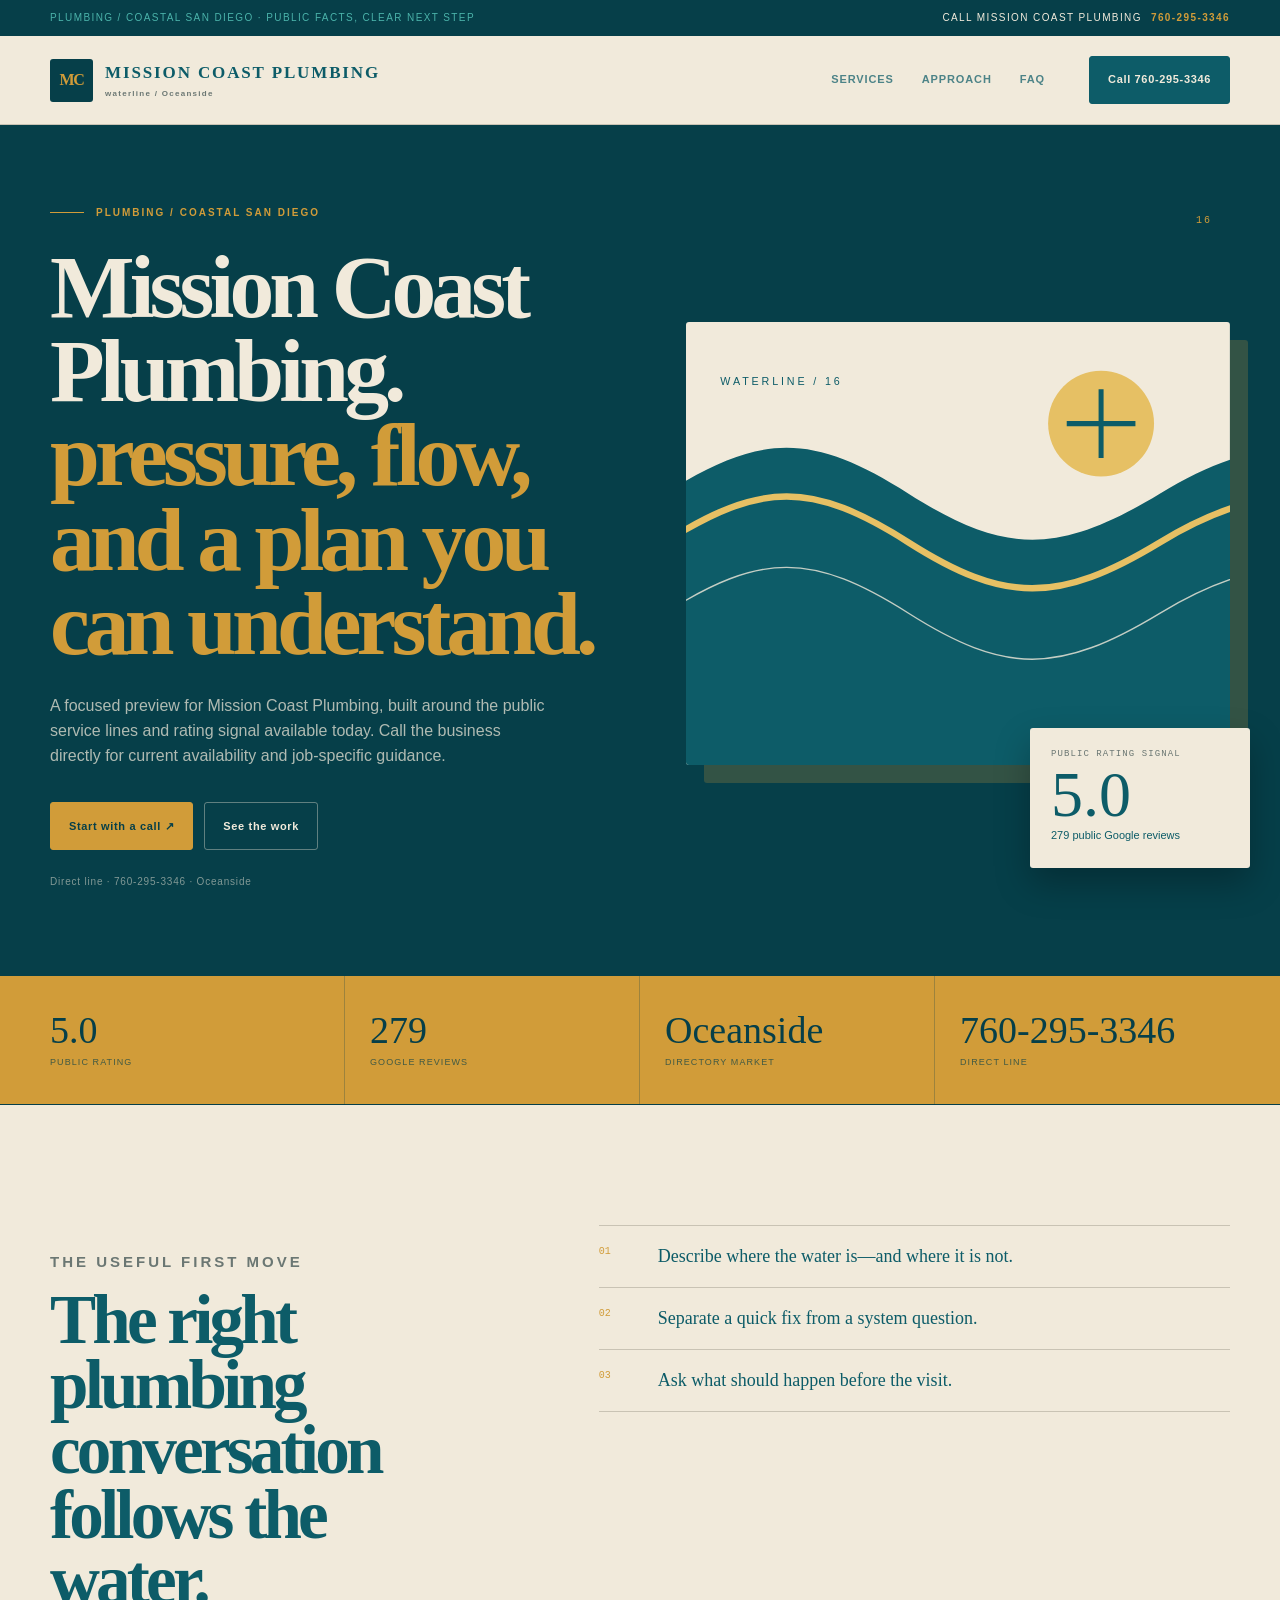
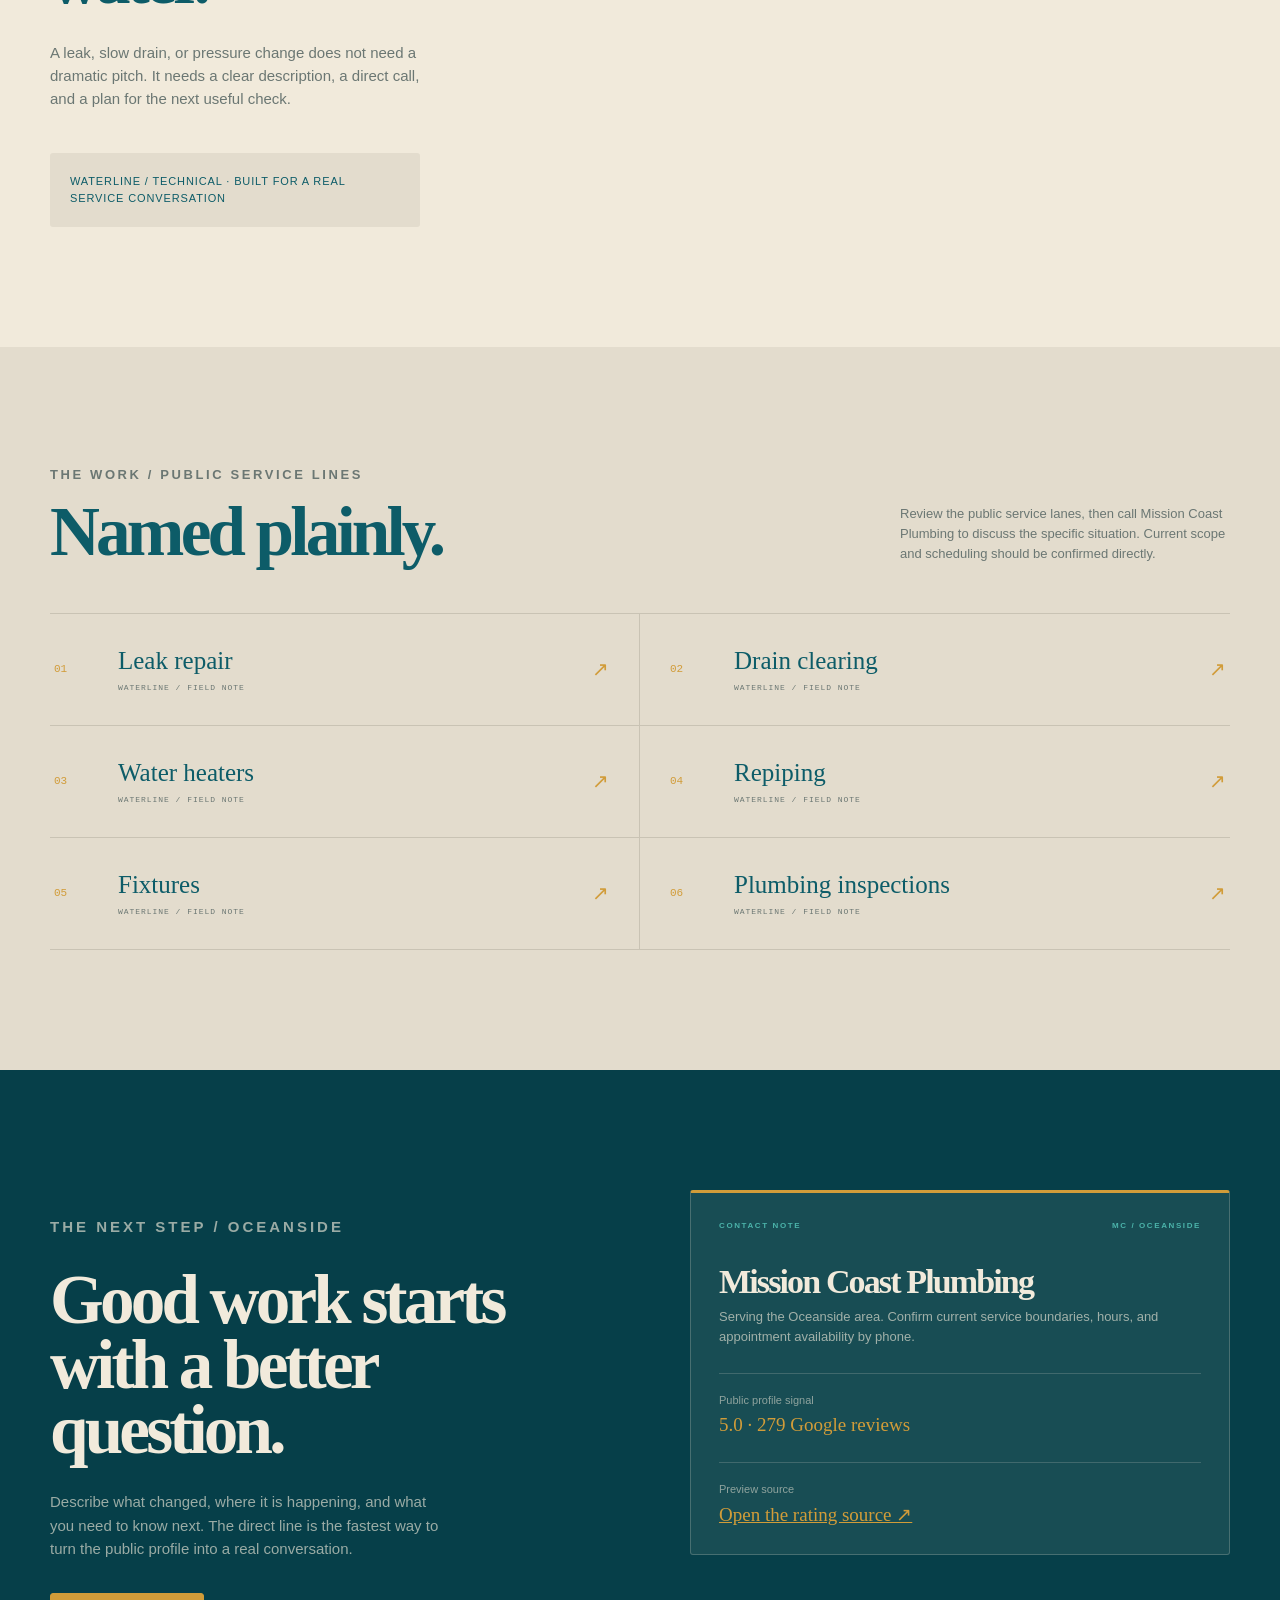
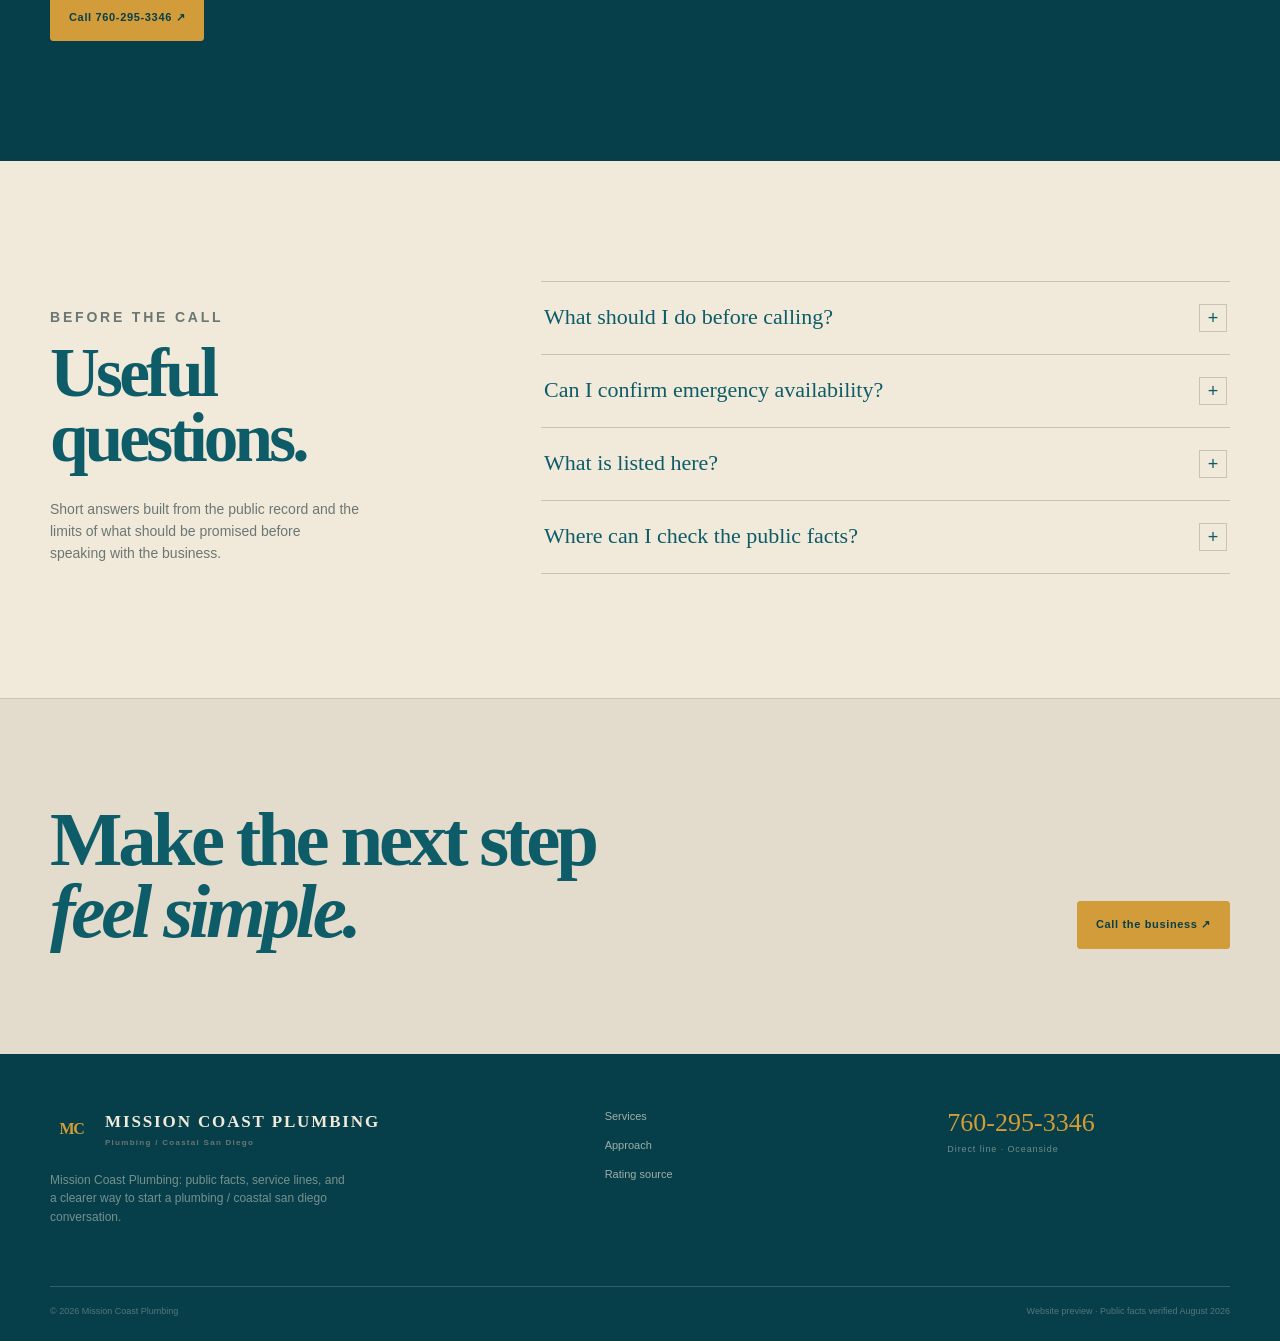
==== index.html @ ef75fdb0 "Build premium local service preview" ====
<!doctype html><html lang="en"><head><meta charset="utf-8"><meta name="viewport" content="width=device-width,initial-scale=1"><meta name="theme-color" content="#12314a"><meta name="description" content="Mission Coast Plumbing: public facts, service lines, and a clearer way to start a plumbing / coastal san diego conversation."><title>Mission Coast Plumbing | Plumbing / Coastal San Diego</title><link rel="stylesheet" href="styles.css"><script type="application/ld+json">{"@context": "https://schema.org", "@type": "LocalBusiness", "name": "Mission Coast Plumbing", "telephone": "+17602953346", "areaServed": "Oceanside", "aggregateRating": {"@type": "AggregateRating", "ratingValue": "5.0", "reviewCount": "279"}}</script></head><body class="waterline layout-a"><a class="skip" href="#main">Skip to content</a><div class="topline"><div class="shell topline-inner"><span>Plumbing / Coastal San Diego · public facts, clear next step</span><a href="tel:+17602953346"><span>Call Mission Coast Plumbing</span><b>760-295-3346</b></a></div></div><header><div class="shell nav"><a class="brand" href="#top" aria-label="Mission Coast Plumbing home"><span class="mark">MC</span><span class="brand-copy"><strong>Mission Coast Plumbing</strong><small>waterline / Oceanside</small></span></a><button class="menu" type="button" aria-expanded="false" aria-controls="primary-nav" aria-label="Open menu" onclick="return true"><span>☰</span></button><nav id="primary-nav"><a href="#services">Services</a><a href="#approach">Approach</a><a href="#faq">FAQ</a></nav><a class="nav-call" href="tel:+17602953346">Call 760-295-3346</a></div></header><main id="main"><section class="hero" id="top"><div class="shell hero-inner"><div class="hero-copy"><p class="eyebrow">Plumbing / Coastal San Diego</p><h1>Mission Coast Plumbing. <em>pressure, flow, and a plan you can understand.</em></h1><p class="lede">A focused preview for Mission Coast Plumbing, built around the public service lines and rating signal available today. Call the business directly for current availability and job-specific guidance.</p><div class="actions"><a class="button" href="tel:+17602953346">Start with a call ↗</a><a class="button secondary" href="#services">See the work</a></div><p class="micro">Direct line · 760-295-3346 · Oceanside</p></div><div class="hero-art"><svg viewBox="0 0 760 620" role="img" aria-label="Abstract waterline illustration for Mission Coast Plumbing" xmlns="http://www.w3.org/2000/svg"><rect width="760" height="620" fill="#f1eadb"/><path d="M-30 240c135-86 207-85 341 0s209 86 351 0 246-83 343 0v420H-30Z" fill="#0d5c68"/><path d="M-30 308c135-86 207-85 341 0s209 86 351 0 246-83 343 0" fill="none" stroke="#e6c064" stroke-width="9"/><path d="M-30 407c135-86 207-85 341 0s209 86 351 0 246-83 343 0" fill="none" stroke="#f1eadb" stroke-opacity=".8" stroke-width="2"/><circle cx="580" cy="142" r="74" fill="#e6c064"/><path d="M580 94v96M532 142h96" stroke="#0d5c68" stroke-width="7"/><text x="48" y="88" fill="#0d5c68" font-family="Arial" font-size="15" letter-spacing="4">WATERLINE / 16</text></svg><div class="data-card"><span>Public rating signal</span><strong>5.0</strong><small>279 public Google reviews</small></div></div></div></section><section class="proof"><div class="shell proof-grid"><div class="proof-item"><strong>5.0</strong><span>Public rating</span></div><div class="proof-item"><strong>279</strong><span>Google reviews</span></div><div class="proof-item"><strong>Oceanside</strong><span>Directory market</span></div><div class="proof-item"><strong>760-295-3346</strong><span>Direct line</span></div></div></section><section class="section story" id="approach"><div class="shell story-grid"><div class="section-intro"><p class="label">The useful first move</p><h2>The right plumbing conversation follows the water.</h2><p>A leak, slow drain, or pressure change does not need a dramatic pitch. It needs a clear description, a direct call, and a plan for the next useful check.</p><div class="visual-note">waterline / technical · built for a real service conversation</div></div><div class="manifesto"><ul><li><span>01</span><b>Describe where the water is—and where it is not.</b></li><li><span>02</span><b>Separate a quick fix from a system question.</b></li><li><span>03</span><b>Ask what should happen before the visit.</b></li></ul></div></div></section><section class="section services" id="services"><div class="shell"><div class="services-head"><div><p class="label">The work / public service lines</p><h2>Named plainly.</h2></div><p>Review the public service lanes, then call Mission Coast Plumbing to discuss the specific situation. Current scope and scheduling should be confirmed directly.</p></div><div class="service-grid"><a class="service-card" href="#contact"><span class="service-no">01</span><span><b>Leak repair</b><small>WATERLINE / FIELD NOTE</small></span><em>↗</em></a><a class="service-card" href="#contact"><span class="service-no">02</span><span><b>Drain clearing</b><small>WATERLINE / FIELD NOTE</small></span><em>↗</em></a><a class="service-card" href="#contact"><span class="service-no">03</span><span><b>Water heaters</b><small>WATERLINE / FIELD NOTE</small></span><em>↗</em></a><a class="service-card" href="#contact"><span class="service-no">04</span><span><b>Repiping</b><small>WATERLINE / FIELD NOTE</small></span><em>↗</em></a><a class="service-card" href="#contact"><span class="service-no">05</span><span><b>Fixtures</b><small>WATERLINE / FIELD NOTE</small></span><em>↗</em></a><a class="service-card" href="#contact"><span class="service-no">06</span><span><b>Plumbing inspections</b><small>WATERLINE / FIELD NOTE</small></span><em>↗</em></a></div></div></section><section class="section contact"><div class="shell contact-grid"><div class="contact-copy"><p class="label">The next step / Oceanside</p><h2>Good work starts with a better question.</h2><p>Describe what changed, where it is happening, and what you need to know next. The direct line is the fastest way to turn the public profile into a real conversation.</p><a class="button" href="tel:+17602953346">Call 760-295-3346 ↗</a></div><aside class="contact-panel"><div class="label"><span>CONTACT NOTE</span><span>MC / OCEANSIDE</span></div><h3>Mission Coast Plumbing</h3><p>Serving the Oceanside area. Confirm current service boundaries, hours, and appointment availability by phone.</p><div class="panel-rule">Public profile signal<b>5.0 · 279 Google reviews</b></div><div class="panel-rule">Preview source<b><a href="review.html">Open the rating source ↗</a></b></div></aside></div></section><section class="section faq" id="faq"><div class="shell faq-grid"><div class="faq-intro"><p class="label">Before the call</p><h2>Useful questions.</h2><p>Short answers built from the public record and the limits of what should be promised before speaking with the business.</p></div><div><details><summary>What should I do before calling?<span>+</span></summary><p>Note where the issue appears, when it happens, and whether a shutoff or fixture changes the symptom.</p></details><details><summary>Can I confirm emergency availability?<span>+</span></summary><p>Call the business directly for current response times and after-hours coverage.</p></details><details><summary>What is listed here?<span>+</span></summary><p>The public service lines represented here include leaks, drains, water heaters, repiping, fixtures, and inspections.</p></details><details><summary>Where can I check the public facts?<span>+</span></summary><p>The rating source page links to the public profile used for this preview.</p></details></div></div></section><section class="final"><div class="shell final-inner"><h2>Make the next step<br><em>feel simple.</em></h2><a class="button" href="tel:+17602953346">Call the business ↗</a></div></section></main><footer><div class="shell footer-grid"><div class="footer-copy"><a class="brand" href="#top"><span class="mark">MC</span><span class="brand-copy"><strong>Mission Coast Plumbing</strong><small>Plumbing / Coastal San Diego</small></span></a><p>Mission Coast Plumbing: public facts, service lines, and a clearer way to start a plumbing / coastal san diego conversation.</p></div><div class="footer-links"><a href="#services">Services</a><a href="#approach">Approach</a><a href="review.html">Rating source</a></div><div class="footer-phone">760-295-3346<small>Direct line · Oceanside</small></div></div><div class="shell footer-bottom"><span>© 2026 Mission Coast Plumbing</span><span>Website preview · Public facts verified August 2026</span></div></footer><a class="mobile-call" href="tel:+17602953346"><span><small>Tap to call</small><strong>760-295-3346</strong></span>↗</a><script src="script.js"></script></body></html>
---- styles.css ----
:root{--ink:#0d5c68;--deep:#063f49;--paper:#f1eadb;--soft:#e3dccd;--accent:#d19c39;--accent-2:#4bb3aa;--muted:#6b7773;--line:#c9c3b4;--display:Baskerville,Georgia,serif;--radius:3px;--sans:Arial,Helvetica,sans-serif;--shell:1180px;}
*{box-sizing:border-box}html{scroll-behavior:smooth}body{margin:0;background:var(--paper);color:var(--ink);font-family:var(--sans);line-height:1.55;-webkit-font-smoothing:antialiased}a{color:inherit}img,svg{display:block;max-width:100%}button{font:inherit}a:focus-visible,button:focus-visible,summary:focus-visible{outline:3px solid var(--accent);outline-offset:4px}.shell{width:min(calc(100% - 48px),var(--shell));margin:auto}.skip{position:absolute;left:-999px}.skip:focus{left:16px;top:16px;background:var(--accent);padding:10px;z-index:20}.topline{background:var(--deep);color:var(--accent-2);font:10px/1 var(--sans);letter-spacing:.14em;text-transform:uppercase}.topline-inner{min-height:36px;display:flex;align-items:center;justify-content:space-between;gap:24px}.topline a{text-decoration:none;color:var(--paper)}.topline b{color:var(--accent);margin-left:9px}header{background:var(--paper);border-bottom:1px solid var(--line);position:relative;z-index:10}.nav{min-height:88px;display:flex;align-items:center;gap:44px}.brand{display:flex;align-items:center;gap:12px;text-decoration:none;margin-right:auto}.mark{width:43px;height:43px;background:var(--deep);color:var(--accent);display:grid;place-items:center;font:bold 16px var(--display);letter-spacing:-.08em;border-radius:var(--radius)}.brand-copy{display:flex;flex-direction:column;line-height:1}.brand-copy strong{font:700 17px var(--display);letter-spacing:.11em;text-transform:uppercase}.brand-copy small{margin-top:7px;color:var(--muted);font-size:8px;font-weight:bold;letter-spacing:.16em}nav{display:flex;align-items:center;gap:28px;font-size:11px;font-weight:bold;letter-spacing:.08em;text-transform:uppercase}nav a{text-decoration:none;opacity:.72}nav a:hover{opacity:1;color:var(--accent)}.nav-call,.button{display:inline-flex;align-items:center;justify-content:center;min-height:48px;padding:0 18px;border:1px solid var(--ink);border-radius:var(--radius);font-size:11px;font-weight:bold;text-decoration:none;letter-spacing:.06em}.nav-call{background:var(--ink);color:var(--paper)}.menu{display:none;background:transparent;border:1px solid var(--line);padding:10px}.hero{background:var(--deep);color:var(--paper);position:relative;overflow:hidden}.hero-inner{display:grid;grid-template-columns:1.02fr .98fr;gap:70px;align-items:center;min-height:670px;padding:72px 0 86px}.hero-copy{position:relative;z-index:1}.eyebrow,.label{color:var(--accent);font:700 10px var(--sans);letter-spacing:.2em;text-transform:uppercase}.eyebrow{display:flex;align-items:center;gap:12px}.eyebrow:before{content:"";width:34px;height:1px;background:currentColor}h1,h2,h3{font-family:var(--display);font-weight:700;letter-spacing:-.055em;line-height:.94}h1{max-width:700px;margin:27px 0 0;font-size:clamp(59px,7vw,104px)}h1 em{color:var(--accent);font-style:normal}.lede{max-width:500px;margin:28px 0 0;color:color-mix(in srgb,var(--paper) 72%,transparent);font-size:16px}.actions{display:flex;gap:11px;margin-top:34px;flex-wrap:wrap}.button{border-color:var(--accent);background:var(--accent);color:var(--deep);transition:transform .2s ease,background .2s ease}.button:hover{transform:translateY(-2px);background:var(--accent-2)}.button.secondary{border-color:color-mix(in srgb,var(--paper) 38%,transparent);background:transparent;color:var(--paper)}.micro{margin:24px 0 0;color:color-mix(in srgb,var(--paper) 52%,transparent);font-size:10px;letter-spacing:.08em}.hero-art{align-self:stretch;display:grid;align-items:center;position:relative}.hero-art:after{content:"16";position:absolute;right:18px;top:18px;color:var(--accent);font:10px monospace;letter-spacing:.2em}.hero-art svg{width:100%;height:auto;border-radius:var(--radius);box-shadow:18px 18px 0 color-mix(in srgb,var(--accent) 22%,transparent)}.data-card{position:absolute;right:-20px;bottom:22px;width:220px;padding:21px;background:var(--paper);color:var(--ink);border-radius:var(--radius);box-shadow:0 15px 35px #0004}.data-card span{display:block;color:var(--muted);font:9px monospace;letter-spacing:.12em;text-transform:uppercase}.data-card strong{display:block;margin:10px 0 2px;font:64px/.8 var(--display)}.data-card small{font-size:11px}.proof{background:var(--accent);color:var(--deep);border-bottom:1px solid var(--deep)}.proof-grid{display:grid;grid-template-columns:repeat(4,1fr)}.proof-item{min-height:128px;padding:25px 25px 23px;border-right:1px solid color-mix(in srgb,var(--deep) 26%,transparent);display:flex;flex-direction:column;justify-content:center}.proof-item:first-child{padding-left:0}.proof-item:last-child{border:0}.proof-item strong{font:38px/.95 var(--display)}.proof-item span{margin-top:8px;font-size:9px;letter-spacing:.12em;text-transform:uppercase;opacity:.7}.section{padding:120px 0}.story{background:var(--paper)}.story-grid{display:grid;grid-template-columns:.82fr 1.18fr;gap:110px;align-items:start}.section-intro{max-width:370px}.section-intro h2,.services h2,.contact h2,.faq h2{margin:18px 0 0;font-size:clamp(45px,5.4vw,76px)}.section-intro p{color:var(--muted);font-size:15px;margin-top:28px}.manifesto{border-top:1px solid var(--line)}.manifesto li{display:grid;grid-template-columns:45px 1fr;gap:14px;align-items:start;padding:20px 0;border-bottom:1px solid var(--line);list-style:none}.manifesto ul{padding:0;margin:0}.manifesto li span{font:10px monospace;color:var(--accent)}.manifesto li b{font:18px var(--display)}.visual-note{margin-top:42px;padding:20px;background:var(--soft);color:var(--ink);border-radius:var(--radius);font-size:11px;letter-spacing:.08em;text-transform:uppercase}.services{background:var(--soft)}.services-head{display:flex;justify-content:space-between;align-items:end;gap:50px;margin-bottom:48px}.services-head p{max-width:330px;color:var(--muted);font-size:13px;margin:0}.service-grid{display:grid;grid-template-columns:repeat(2,1fr);border-top:1px solid var(--line)}.service-card{display:grid;grid-template-columns:50px 1fr 25px;gap:14px;align-items:center;min-height:112px;padding:16px 4px;border-bottom:1px solid var(--line);text-decoration:none}.service-card:nth-child(odd){border-right:1px solid var(--line);padding-right:30px}.service-card:nth-child(even){padding-left:30px}.service-card:hover{background:color-mix(in srgb,var(--accent) 12%,transparent)}.service-no{color:var(--accent);font:11px monospace}.service-card b{display:block;font:25px var(--display)}.service-card small{display:block;margin-top:8px;color:var(--muted);font:8px monospace;letter-spacing:.12em}.service-card em{font-style:normal;color:var(--accent);font-size:20px;text-align:right}.contact{background:var(--deep);color:var(--paper)}.contact-grid{display:grid;grid-template-columns:1fr 1fr;gap:100px;align-items:start}.contact h2{max-width:560px}.contact-copy p{max-width:400px;color:color-mix(in srgb,var(--paper) 63%,transparent);font-size:15px;margin:28px 0 33px}.contact-panel{padding:28px;border:1px solid color-mix(in srgb,var(--paper) 22%,transparent);border-top:3px solid var(--accent);background:color-mix(in srgb,var(--paper) 8%,transparent);border-radius:var(--radius)}.contact-panel .label{display:flex;justify-content:space-between;color:var(--accent-2);font-size:8px}.contact-panel h3{font-size:34px;margin:36px 0 9px}.contact-panel p{color:color-mix(in srgb,var(--paper) 63%,transparent);font-size:13px;margin:0}.panel-rule{border-top:1px solid color-mix(in srgb,var(--paper) 18%,transparent);margin:26px 0 0;padding-top:18px;color:color-mix(in srgb,var(--paper) 55%,transparent);font-size:11px}.panel-rule b{color:var(--accent);display:block;margin-top:5px;font:19px var(--display)}.faq{background:var(--paper)}.faq-grid{display:grid;grid-template-columns:.7fr 1.3fr;gap:120px}.faq h2{margin-top:16px}.faq-intro p{max-width:310px;color:var(--muted);font-size:14px;margin-top:28px}details{border-top:1px solid var(--line)}details:last-child{border-bottom:1px solid var(--line)}summary{display:flex;justify-content:space-between;gap:20px;padding:22px 3px;cursor:pointer;list-style:none;font:22px var(--display)}summary::-webkit-details-marker{display:none}summary span{display:grid;place-items:center;width:28px;height:28px;border:1px solid var(--line);font-family:var(--sans);font-size:18px;transition:transform .2s ease,background .2s ease}details[open] summary span{transform:rotate(45deg);background:var(--accent)}details p{max-width:700px;margin:-3px 42px 23px 3px;color:var(--muted);font-size:13px}.final{padding:105px 0;background:var(--soft);border-top:1px solid var(--line)}.final-inner{display:flex;justify-content:space-between;align-items:end;gap:50px}.final h2{max-width:730px;margin:0;font-size:clamp(48px,6vw,88px)}footer{background:var(--deep);color:var(--paper);padding:54px 0 22px}.footer-grid{display:grid;grid-template-columns:1.4fr .8fr .8fr;gap:60px}.footer-copy p{max-width:300px;color:color-mix(in srgb,var(--paper) 48%,transparent);font-size:12px;margin-top:20px}.footer-links{display:flex;flex-direction:column;gap:12px;font-size:11px}.footer-links a{color:color-mix(in srgb,var(--paper) 65%,transparent);text-decoration:none}.footer-phone{color:var(--accent);font:26px var(--display)}.footer-phone small{display:block;color:color-mix(in srgb,var(--paper) 45%,transparent);font:9px var(--sans);letter-spacing:.1em;margin-top:6px}.footer-bottom{display:flex;justify-content:space-between;gap:20px;margin-top:48px;padding-top:18px;border-top:1px solid color-mix(in srgb,var(--paper) 18%,transparent);font-size:9px;color:color-mix(in srgb,var(--paper) 33%,transparent)}.mobile-call{display:none}.layout-b .hero-inner{grid-template-columns:.85fr 1.15fr}.layout-b .hero-copy{order:2}.layout-b .hero-art{order:1}.layout-c .proof-item:nth-child(2){background:var(--deep);color:var(--paper)}.layout-d .story-grid{grid-template-columns:1.12fr .88fr}.layout-d .section-intro{order:2}.layout-d .manifesto{order:1}.layout-e .hero-inner{min-height:740px}.layout-e .hero-art svg{border-radius:50% 50% var(--radius) var(--radius)}
@media(max-width:900px){.nav{gap:15px}nav{display:none}nav.open{display:flex;position:absolute;top:72px;right:14px;left:14px;padding:18px;background:var(--paper);border:1px solid var(--line);flex-direction:column;align-items:stretch;gap:18px;z-index:12}nav.open a{padding:9px 0;border-bottom:1px solid var(--line)}.menu{display:block}.hero-inner,.story-grid,.contact-grid,.faq-grid{grid-template-columns:1fr;gap:50px}.hero-inner{padding:74px 0 100px}.hero-copy{order:1!important}.hero-art{order:2!important}.hero-art svg{max-height:450px;object-fit:cover}.data-card{right:14px}.proof-grid{grid-template-columns:repeat(2,1fr)}.proof-item,.proof-item:first-child{padding:22px 18px;border-bottom:1px solid color-mix(in srgb,var(--deep) 26%,transparent);border-right:1px solid color-mix(in srgb,var(--deep) 26%,transparent)}.proof-item:nth-child(2n){border-right:0}.section{padding:86px 0}.services-head,.final-inner{align-items:start;flex-direction:column}.footer-grid{grid-template-columns:1fr 1fr}.footer-copy{grid-column:1/-1}}
@media(max-width:560px){body{padding-bottom:68px}.shell{width:calc(100% - 28px)}.topline-inner{min-height:32px;font-size:8px}.topline-inner>span{max-width:180px;white-space:nowrap;overflow:hidden;text-overflow:ellipsis}.topline-inner a span{display:none}.nav{min-height:72px}.brand-copy strong{font-size:13px;letter-spacing:.07em}.brand-copy small{display:none}.mark{width:35px;height:35px;font-size:13px}h1{font-size:clamp(53px,15vw,75px)}.lede{font-size:14px}.actions,.actions .button{width:100%}.actions{flex-direction:column}.hero-art svg{box-shadow:10px 10px 0 color-mix(in srgb,var(--accent) 22%,transparent)}.data-card{width:185px;padding:16px;bottom:15px}.data-card strong{font-size:52px}.proof-item strong{font-size:29px}.section-intro h2,.services h2,.contact h2,.faq h2{font-size:48px}.service-grid{grid-template-columns:1fr}.service-card:nth-child(odd),.service-card:nth-child(even){padding-inline:3px;border-right:0}.service-card b{font-size:22px}.contact-panel{padding:22px}.contact-panel h3{font-size:29px}.final{padding:82px 0}.final h2{font-size:54px}.footer-grid{grid-template-columns:1fr;gap:32px}.footer-copy{grid-column:auto}.footer-bottom{align-items:flex-start;flex-direction:column}.mobile-call{position:fixed;z-index:30;right:0;bottom:0;left:0;height:68px;display:flex;align-items:center;justify-content:center;gap:10px;background:var(--accent);color:var(--deep);text-decoration:none;font-weight:bold}.mobile-call small{display:block;font-size:8px;letter-spacing:.1em;text-transform:uppercase}.mobile-call strong{font:18px var(--display)}}
@media(prefers-reduced-motion:reduce){*{scroll-behavior:auto!important;transition:none!important}}

.review-page{min-height:100svh;display:grid;place-items:center;padding:28px;background:var(--deep);color:var(--paper)}.review-card{width:min(650px,100%);padding:52px;background:var(--paper);color:var(--ink);border:1px solid var(--line);box-shadow:16px 16px 0 var(--accent)}.review-card .brand{margin-bottom:45px}.review-card .label{color:var(--accent)}.review-card h1{font-size:clamp(48px,8vw,80px);margin:12px 0 18px}.review-lede{color:var(--muted);font-size:14px}.review-destination{margin-top:28px;padding:23px;background:var(--deep);color:var(--paper)}.review-destination span,.review-destination small{display:block;color:var(--muted);font-size:10px;letter-spacing:.1em;text-transform:uppercase}.review-destination strong{display:block;color:var(--accent);font:34px var(--display);margin:12px 0 4px}.review-destination a{display:block;margin-top:20px;padding-top:15px;border-top:1px solid color-mix(in srgb,var(--paper) 18%,transparent);color:var(--accent);font-size:11px;font-weight:bold;text-decoration:none}.review-source{color:var(--muted);font-size:10px;margin-top:20px}.review-source a{color:var(--ink)}.back{display:inline-block;margin-top:24px;color:var(--ink);font-size:12px;font-weight:bold}@media(max-width:560px){.review-page{padding:16px}.review-card{padding:33px 23px;box-shadow:8px 8px 0 var(--accent)}}
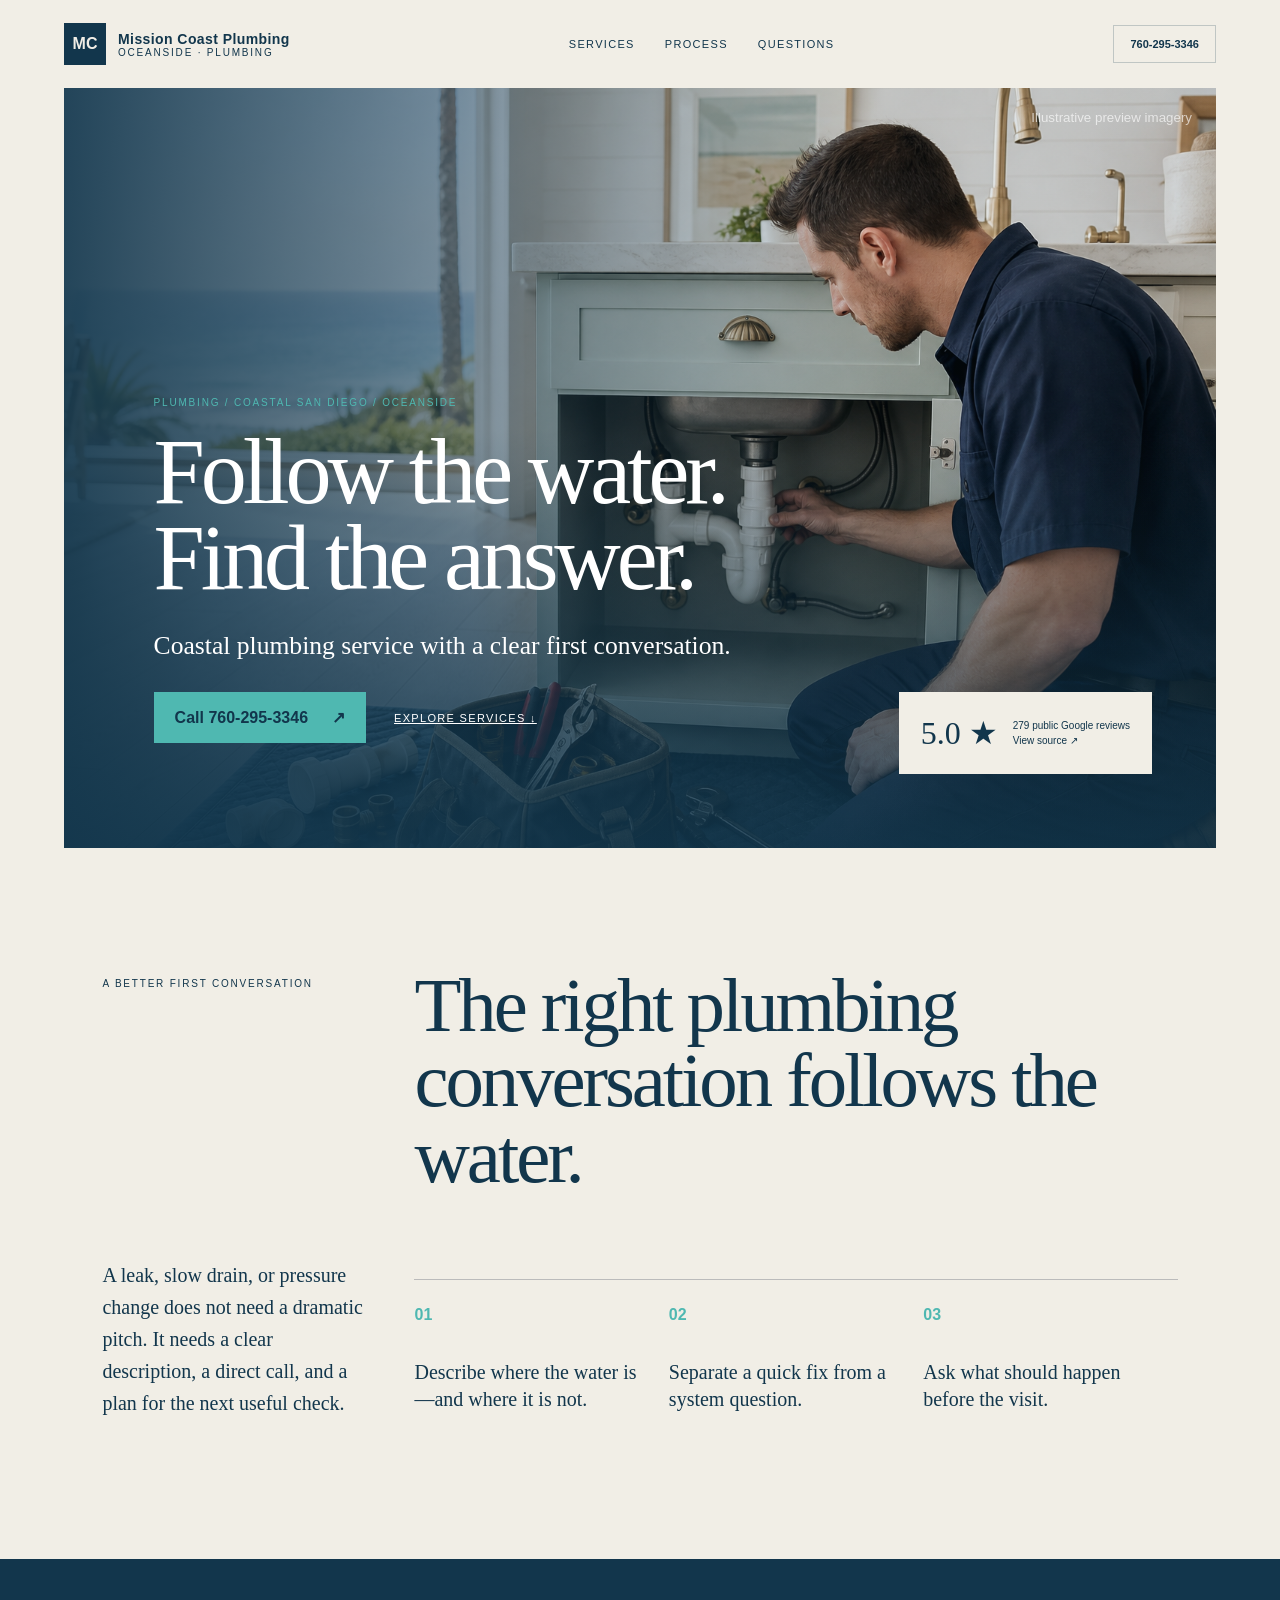
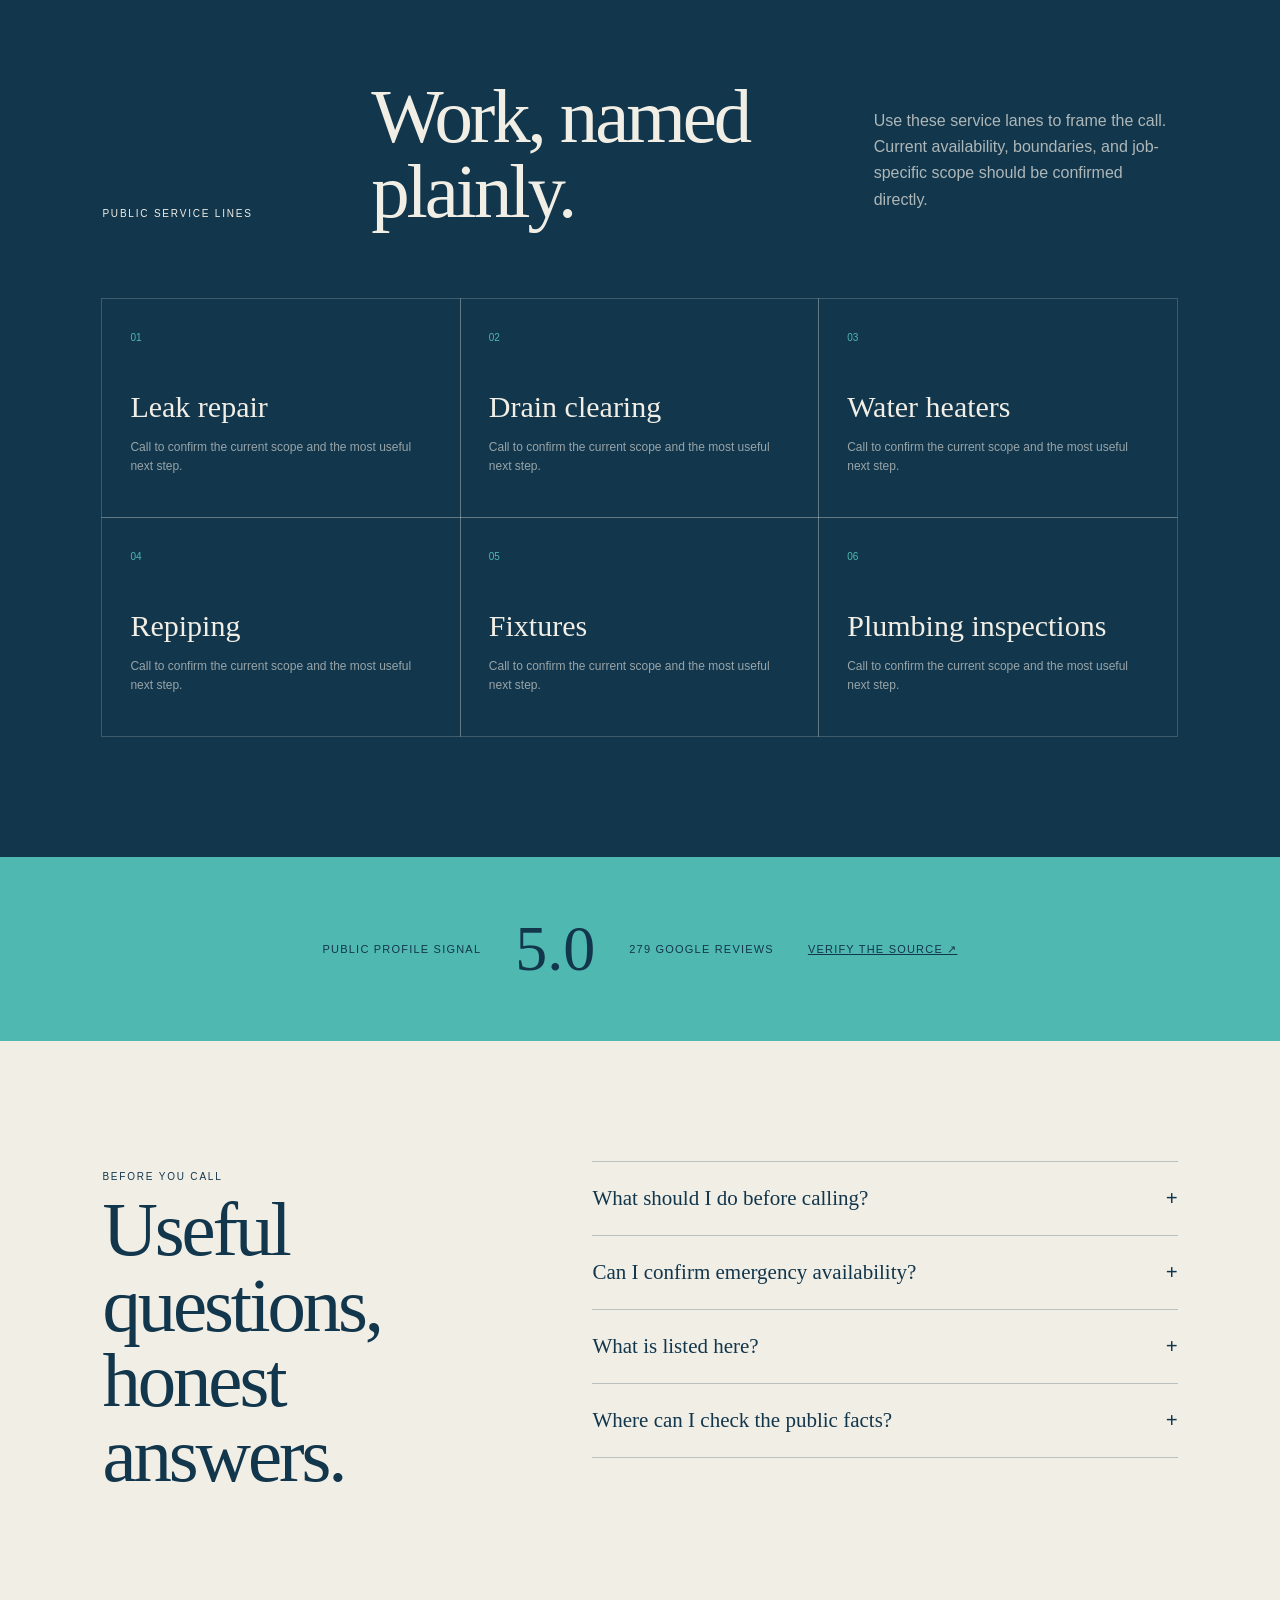
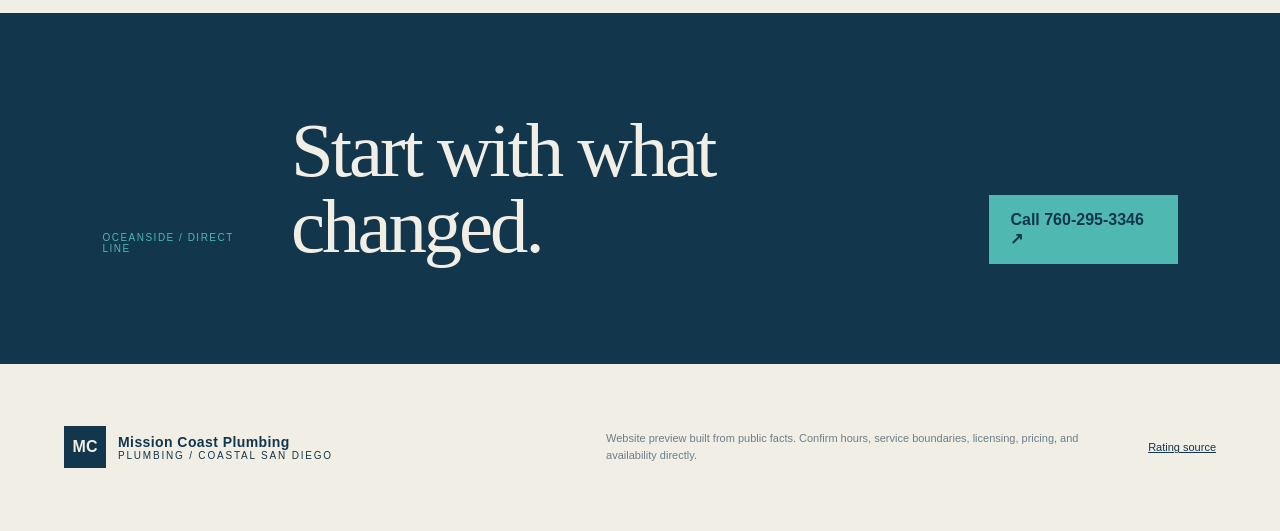
==== commit c7e6e689: "Redesign preview with custom premium art direction" ====
--- a/index.html
+++ b/index.html
@@ -1 +1 @@
-<!doctype html><html lang="en"><head><meta charset="utf-8"><meta name="viewport" content="width=device-width,initial-scale=1"><meta name="theme-color" content="#12314a"><meta name="description" content="Mission Coast Plumbing: public facts, service lines, and a clearer way to start a plumbing / coastal san diego conversation."><title>Mission Coast Plumbing | Plumbing / Coastal San Diego</title><link rel="stylesheet" href="styles.css"><script type="application/ld+json">{"@context": "https://schema.org", "@type": "LocalBusiness", "name": "Mission Coast Plumbing", "telephone": "+17602953346", "areaServed": "Oceanside", "aggregateRating": {"@type": "AggregateRating", "ratingValue": "5.0", "reviewCount": "279"}}</script></head><body class="waterline layout-a"><a class="skip" href="#main">Skip to content</a><div class="topline"><div class="shell topline-inner"><span>Plumbing / Coastal San Diego · public facts, clear next step</span><a href="tel:+17602953346"><span>Call Mission Coast Plumbing</span><b>760-295-3346</b></a></div></div><header><div class="shell nav"><a class="brand" href="#top" aria-label="Mission Coast Plumbing home"><span class="mark">MC</span><span class="brand-copy"><strong>Mission Coast Plumbing</strong><small>waterline / Oceanside</small></span></a><button class="menu" type="button" aria-expanded="false" aria-controls="primary-nav" aria-label="Open menu" onclick="return true"><span>☰</span></button><nav id="primary-nav"><a href="#services">Services</a><a href="#approach">Approach</a><a href="#faq">FAQ</a></nav><a class="nav-call" href="tel:+17602953346">Call 760-295-3346</a></div></header><main id="main"><section class="hero" id="top"><div class="shell hero-inner"><div class="hero-copy"><p class="eyebrow">Plumbing / Coastal San Diego</p><h1>Mission Coast Plumbing. <em>pressure, flow, and a plan you can understand.</em></h1><p class="lede">A focused preview for Mission Coast Plumbing, built around the public service lines and rating signal available today. Call the business directly for current availability and job-specific guidance.</p><div class="actions"><a class="button" href="tel:+17602953346">Start with a call ↗</a><a class="button secondary" href="#services">See the work</a></div><p class="micro">Direct line · 760-295-3346 · Oceanside</p></div><div class="hero-art"><svg viewBox="0 0 760 620" role="img" aria-label="Abstract waterline illustration for Mission Coast Plumbing" xmlns="http://www.w3.org/2000/svg"><rect width="760" height="620" fill="#f1eadb"/><path d="M-30 240c135-86 207-85 341 0s209 86 351 0 246-83 343 0v420H-30Z" fill="#0d5c68"/><path d="M-30 308c135-86 207-85 341 0s209 86 351 0 246-83 343 0" fill="none" stroke="#e6c064" stroke-width="9"/><path d="M-30 407c135-86 207-85 341 0s209 86 351 0 246-83 343 0" fill="none" stroke="#f1eadb" stroke-opacity=".8" stroke-width="2"/><circle cx="580" cy="142" r="74" fill="#e6c064"/><path d="M580 94v96M532 142h96" stroke="#0d5c68" stroke-width="7"/><text x="48" y="88" fill="#0d5c68" font-family="Arial" font-size="15" letter-spacing="4">WATERLINE / 16</text></svg><div class="data-card"><span>Public rating signal</span><strong>5.0</strong><small>279 public Google reviews</small></div></div></div></section><section class="proof"><div class="shell proof-grid"><div class="proof-item"><strong>5.0</strong><span>Public rating</span></div><div class="proof-item"><strong>279</strong><span>Google reviews</span></div><div class="proof-item"><strong>Oceanside</strong><span>Directory market</span></div><div class="proof-item"><strong>760-295-3346</strong><span>Direct line</span></div></div></section><section class="section story" id="approach"><div class="shell story-grid"><div class="section-intro"><p class="label">The useful first move</p><h2>The right plumbing conversation follows the water.</h2><p>A leak, slow drain, or pressure change does not need a dramatic pitch. It needs a clear description, a direct call, and a plan for the next useful check.</p><div class="visual-note">waterline / technical · built for a real service conversation</div></div><div class="manifesto"><ul><li><span>01</span><b>Describe where the water is—and where it is not.</b></li><li><span>02</span><b>Separate a quick fix from a system question.</b></li><li><span>03</span><b>Ask what should happen before the visit.</b></li></ul></div></div></section><section class="section services" id="services"><div class="shell"><div class="services-head"><div><p class="label">The work / public service lines</p><h2>Named plainly.</h2></div><p>Review the public service lanes, then call Mission Coast Plumbing to discuss the specific situation. Current scope and scheduling should be confirmed directly.</p></div><div class="service-grid"><a class="service-card" href="#contact"><span class="service-no">01</span><span><b>Leak repair</b><small>WATERLINE / FIELD NOTE</small></span><em>↗</em></a><a class="service-card" href="#contact"><span class="service-no">02</span><span><b>Drain clearing</b><small>WATERLINE / FIELD NOTE</small></span><em>↗</em></a><a class="service-card" href="#contact"><span class="service-no">03</span><span><b>Water heaters</b><small>WATERLINE / FIELD NOTE</small></span><em>↗</em></a><a class="service-card" href="#contact"><span class="service-no">04</span><span><b>Repiping</b><small>WATERLINE / FIELD NOTE</small></span><em>↗</em></a><a class="service-card" href="#contact"><span class="service-no">05</span><span><b>Fixtures</b><small>WATERLINE / FIELD NOTE</small></span><em>↗</em></a><a class="service-card" href="#contact"><span class="service-no">06</span><span><b>Plumbing inspections</b><small>WATERLINE / FIELD NOTE</small></span><em>↗</em></a></div></div></section><section class="section contact"><div class="shell contact-grid"><div class="contact-copy"><p class="label">The next step / Oceanside</p><h2>Good work starts with a better question.</h2><p>Describe what changed, where it is happening, and what you need to know next. The direct line is the fastest way to turn the public profile into a real conversation.</p><a class="button" href="tel:+17602953346">Call 760-295-3346 ↗</a></div><aside class="contact-panel"><div class="label"><span>CONTACT NOTE</span><span>MC / OCEANSIDE</span></div><h3>Mission Coast Plumbing</h3><p>Serving the Oceanside area. Confirm current service boundaries, hours, and appointment availability by phone.</p><div class="panel-rule">Public profile signal<b>5.0 · 279 Google reviews</b></div><div class="panel-rule">Preview source<b><a href="review.html">Open the rating source ↗</a></b></div></aside></div></section><section class="section faq" id="faq"><div class="shell faq-grid"><div class="faq-intro"><p class="label">Before the call</p><h2>Useful questions.</h2><p>Short answers built from the public record and the limits of what should be promised before speaking with the business.</p></div><div><details><summary>What should I do before calling?<span>+</span></summary><p>Note where the issue appears, when it happens, and whether a shutoff or fixture changes the symptom.</p></details><details><summary>Can I confirm emergency availability?<span>+</span></summary><p>Call the business directly for current response times and after-hours coverage.</p></details><details><summary>What is listed here?<span>+</span></summary><p>The public service lines represented here include leaks, drains, water heaters, repiping, fixtures, and inspections.</p></details><details><summary>Where can I check the public facts?<span>+</span></summary><p>The rating source page links to the public profile used for this preview.</p></details></div></div></section><section class="final"><div class="shell final-inner"><h2>Make the next step<br><em>feel simple.</em></h2><a class="button" href="tel:+17602953346">Call the business ↗</a></div></section></main><footer><div class="shell footer-grid"><div class="footer-copy"><a class="brand" href="#top"><span class="mark">MC</span><span class="brand-copy"><strong>Mission Coast Plumbing</strong><small>Plumbing / Coastal San Diego</small></span></a><p>Mission Coast Plumbing: public facts, service lines, and a clearer way to start a plumbing / coastal san diego conversation.</p></div><div class="footer-links"><a href="#services">Services</a><a href="#approach">Approach</a><a href="review.html">Rating source</a></div><div class="footer-phone">760-295-3346<small>Direct line · Oceanside</small></div></div><div class="shell footer-bottom"><span>© 2026 Mission Coast Plumbing</span><span>Website preview · Public facts verified August 2026</span></div></footer><a class="mobile-call" href="tel:+17602953346"><span><small>Tap to call</small><strong>760-295-3346</strong></span>↗</a><script src="script.js"></script></body></html>+<!doctype html><html lang="en"><head><meta charset="utf-8"><meta name="viewport" content="width=device-width,initial-scale=1"><meta name="theme-color" content="#12364c"><meta name="description" content="A premium website preview for Mission Coast Plumbing in Oceanside."><title>Mission Coast Plumbing | Plumbing / Coastal San Diego</title><link rel="stylesheet" href="styles.css"><script type="application/ld+json">{"@context": "https://schema.org", "@type": "LocalBusiness", "name": "Mission Coast Plumbing", "telephone": "+17602953346", "areaServed": "Oceanside", "aggregateRating": {"@type": "AggregateRating", "ratingValue": "5.0", "reviewCount": "279"}}</script></head><body class="coast" style="--ink:#12364c;--accent:#4fb8b1;--paper:#f1eee6"><a class="skip" href="#main">Skip to content</a><header><a class="brand" href="#top"><i>MC</i><span><b>Mission Coast Plumbing</b><small>Oceanside · plumbing</small></span></a><nav><a href="#services">Services</a><a href="#process">Process</a><a href="#faq">Questions</a></nav><a class="call ghost" href="tel:+17602953346">760-295-3346</a></header><main id="main"><section class="hero" id="top"><div class="photo" role="img" aria-label="Illustrative preview image of professional plumbing work"></div><div class="shade"></div><div class="hero-copy"><p class="eyebrow">Plumbing / Coastal San Diego / Oceanside</p><h1>Follow the water. Find the answer.</h1><p class="dek">Coastal plumbing service with a clear first conversation.</p><div class="actions"><a class="call" href="tel:+17602953346">Call 760-295-3346 <b>↗</b></a><a href="#services">Explore services ↓</a></div></div><div class="rating"><a href="review.html"><strong>5.0 ★</strong><span>279 public Google reviews<br>View source ↗</span></a></div><small class="image-note">Illustrative preview imagery</small></section><section class="intro" id="process"><p class="kicker">A better first conversation</p><h2>The right plumbing conversation follows the water.</h2><p>A leak, slow drain, or pressure change does not need a dramatic pitch. It needs a clear description, a direct call, and a plan for the next useful check.</p><ol><li><b>01</b><span>Describe where the water is—and where it is not.</span></li><li><b>02</b><span>Separate a quick fix from a system question.</span></li><li><b>03</b><span>Ask what should happen before the visit.</span></li></ol></section><section class="services" id="services"><div class="section-head"><p class="kicker">Public service lines</p><h2>Work, named plainly.</h2><p>Use these service lanes to frame the call. Current availability, boundaries, and job-specific scope should be confirmed directly.</p></div><div class="service-grid"><article><span>01</span><h3>Leak repair</h3><p>Call to confirm the current scope and the most useful next step.</p></article><article><span>02</span><h3>Drain clearing</h3><p>Call to confirm the current scope and the most useful next step.</p></article><article><span>03</span><h3>Water heaters</h3><p>Call to confirm the current scope and the most useful next step.</p></article><article><span>04</span><h3>Repiping</h3><p>Call to confirm the current scope and the most useful next step.</p></article><article><span>05</span><h3>Fixtures</h3><p>Call to confirm the current scope and the most useful next step.</p></article><article><span>06</span><h3>Plumbing inspections</h3><p>Call to confirm the current scope and the most useful next step.</p></article></div></section><section class="proof-band"><p>Public profile signal</p><strong>5.0</strong><span>279 Google reviews</span><a href="review.html">Verify the source ↗</a></section><section class="faq" id="faq"><div><p class="kicker">Before you call</p><h2>Useful questions,<br>honest answers.</h2></div><div><details><summary>What should I do before calling?<b>+</b></summary><p>Note where the issue appears, when it happens, and whether a shutoff or fixture changes the symptom.</p></details><details><summary>Can I confirm emergency availability?<b>+</b></summary><p>Call the business directly for current response times and after-hours coverage.</p></details><details><summary>What is listed here?<b>+</b></summary><p>The public service lines represented here include leaks, drains, water heaters, repiping, fixtures, and inspections.</p></details><details><summary>Where can I check the public facts?<b>+</b></summary><p>The rating source page links to the public profile used for this preview.</p></details></div></section><section class="final"><p>Oceanside / direct line</p><h2>Start with what changed.</h2><a class="call" href="tel:+17602953346">Call 760-295-3346 ↗</a></section></main><footer><a class="brand" href="#top"><i>MC</i><span><b>Mission Coast Plumbing</b><small>Plumbing / Coastal San Diego</small></span></a><p>Website preview built from public facts. Confirm hours, service boundaries, licensing, pricing, and availability directly.</p><a href="review.html">Rating source</a></footer><a class="mobile-call" href="tel:+17602953346">Call 760-295-3346 ↗</a><script src="script.js"></script></body></html>
--- a/styles.css
+++ b/styles.css
@@ -1,7 +1,4 @@
-:root{--ink:#0d5c68;--deep:#063f49;--paper:#f1eadb;--soft:#e3dccd;--accent:#d19c39;--accent-2:#4bb3aa;--muted:#6b7773;--line:#c9c3b4;--display:Baskerville,Georgia,serif;--radius:3px;--sans:Arial,Helvetica,sans-serif;--shell:1180px;}
-*{box-sizing:border-box}html{scroll-behavior:smooth}body{margin:0;background:var(--paper);color:var(--ink);font-family:var(--sans);line-height:1.55;-webkit-font-smoothing:antialiased}a{color:inherit}img,svg{display:block;max-width:100%}button{font:inherit}a:focus-visible,button:focus-visible,summary:focus-visible{outline:3px solid var(--accent);outline-offset:4px}.shell{width:min(calc(100% - 48px),var(--shell));margin:auto}.skip{position:absolute;left:-999px}.skip:focus{left:16px;top:16px;background:var(--accent);padding:10px;z-index:20}.topline{background:var(--deep);color:var(--accent-2);font:10px/1 var(--sans);letter-spacing:.14em;text-transform:uppercase}.topline-inner{min-height:36px;display:flex;align-items:center;justify-content:space-between;gap:24px}.topline a{text-decoration:none;color:var(--paper)}.topline b{color:var(--accent);margin-left:9px}header{background:var(--paper);border-bottom:1px solid var(--line);position:relative;z-index:10}.nav{min-height:88px;display:flex;align-items:center;gap:44px}.brand{display:flex;align-items:center;gap:12px;text-decoration:none;margin-right:auto}.mark{width:43px;height:43px;background:var(--deep);color:var(--accent);display:grid;place-items:center;font:bold 16px var(--display);letter-spacing:-.08em;border-radius:var(--radius)}.brand-copy{display:flex;flex-direction:column;line-height:1}.brand-copy strong{font:700 17px var(--display);letter-spacing:.11em;text-transform:uppercase}.brand-copy small{margin-top:7px;color:var(--muted);font-size:8px;font-weight:bold;letter-spacing:.16em}nav{display:flex;align-items:center;gap:28px;font-size:11px;font-weight:bold;letter-spacing:.08em;text-transform:uppercase}nav a{text-decoration:none;opacity:.72}nav a:hover{opacity:1;color:var(--accent)}.nav-call,.button{display:inline-flex;align-items:center;justify-content:center;min-height:48px;padding:0 18px;border:1px solid var(--ink);border-radius:var(--radius);font-size:11px;font-weight:bold;text-decoration:none;letter-spacing:.06em}.nav-call{background:var(--ink);color:var(--paper)}.menu{display:none;background:transparent;border:1px solid var(--line);padding:10px}.hero{background:var(--deep);color:var(--paper);position:relative;overflow:hidden}.hero-inner{display:grid;grid-template-columns:1.02fr .98fr;gap:70px;align-items:center;min-height:670px;padding:72px 0 86px}.hero-copy{position:relative;z-index:1}.eyebrow,.label{color:var(--accent);font:700 10px var(--sans);letter-spacing:.2em;text-transform:uppercase}.eyebrow{display:flex;align-items:center;gap:12px}.eyebrow:before{content:"";width:34px;height:1px;background:currentColor}h1,h2,h3{font-family:var(--display);font-weight:700;letter-spacing:-.055em;line-height:.94}h1{max-width:700px;margin:27px 0 0;font-size:clamp(59px,7vw,104px)}h1 em{color:var(--accent);font-style:normal}.lede{max-width:500px;margin:28px 0 0;color:color-mix(in srgb,var(--paper) 72%,transparent);font-size:16px}.actions{display:flex;gap:11px;margin-top:34px;flex-wrap:wrap}.button{border-color:var(--accent);background:var(--accent);color:var(--deep);transition:transform .2s ease,background .2s ease}.button:hover{transform:translateY(-2px);background:var(--accent-2)}.button.secondary{border-color:color-mix(in srgb,var(--paper) 38%,transparent);background:transparent;color:var(--paper)}.micro{margin:24px 0 0;color:color-mix(in srgb,var(--paper) 52%,transparent);font-size:10px;letter-spacing:.08em}.hero-art{align-self:stretch;display:grid;align-items:center;position:relative}.hero-art:after{content:"16";position:absolute;right:18px;top:18px;color:var(--accent);font:10px monospace;letter-spacing:.2em}.hero-art svg{width:100%;height:auto;border-radius:var(--radius);box-shadow:18px 18px 0 color-mix(in srgb,var(--accent) 22%,transparent)}.data-card{position:absolute;right:-20px;bottom:22px;width:220px;padding:21px;background:var(--paper);color:var(--ink);border-radius:var(--radius);box-shadow:0 15px 35px #0004}.data-card span{display:block;color:var(--muted);font:9px monospace;letter-spacing:.12em;text-transform:uppercase}.data-card strong{display:block;margin:10px 0 2px;font:64px/.8 var(--display)}.data-card small{font-size:11px}.proof{background:var(--accent);color:var(--deep);border-bottom:1px solid var(--deep)}.proof-grid{display:grid;grid-template-columns:repeat(4,1fr)}.proof-item{min-height:128px;padding:25px 25px 23px;border-right:1px solid color-mix(in srgb,var(--deep) 26%,transparent);display:flex;flex-direction:column;justify-content:center}.proof-item:first-child{padding-left:0}.proof-item:last-child{border:0}.proof-item strong{font:38px/.95 var(--display)}.proof-item span{margin-top:8px;font-size:9px;letter-spacing:.12em;text-transform:uppercase;opacity:.7}.section{padding:120px 0}.story{background:var(--paper)}.story-grid{display:grid;grid-template-columns:.82fr 1.18fr;gap:110px;align-items:start}.section-intro{max-width:370px}.section-intro h2,.services h2,.contact h2,.faq h2{margin:18px 0 0;font-size:clamp(45px,5.4vw,76px)}.section-intro p{color:var(--muted);font-size:15px;margin-top:28px}.manifesto{border-top:1px solid var(--line)}.manifesto li{display:grid;grid-template-columns:45px 1fr;gap:14px;align-items:start;padding:20px 0;border-bottom:1px solid var(--line);list-style:none}.manifesto ul{padding:0;margin:0}.manifesto li span{font:10px monospace;color:var(--accent)}.manifesto li b{font:18px var(--display)}.visual-note{margin-top:42px;padding:20px;background:var(--soft);color:var(--ink);border-radius:var(--radius);font-size:11px;letter-spacing:.08em;text-transform:uppercase}.services{background:var(--soft)}.services-head{display:flex;justify-content:space-between;align-items:end;gap:50px;margin-bottom:48px}.services-head p{max-width:330px;color:var(--muted);font-size:13px;margin:0}.service-grid{display:grid;grid-template-columns:repeat(2,1fr);border-top:1px solid var(--line)}.service-card{display:grid;grid-template-columns:50px 1fr 25px;gap:14px;align-items:center;min-height:112px;padding:16px 4px;border-bottom:1px solid var(--line);text-decoration:none}.service-card:nth-child(odd){border-right:1px solid var(--line);padding-right:30px}.service-card:nth-child(even){padding-left:30px}.service-card:hover{background:color-mix(in srgb,var(--accent) 12%,transparent)}.service-no{color:var(--accent);font:11px monospace}.service-card b{display:block;font:25px var(--display)}.service-card small{display:block;margin-top:8px;color:var(--muted);font:8px monospace;letter-spacing:.12em}.service-card em{font-style:normal;color:var(--accent);font-size:20px;text-align:right}.contact{background:var(--deep);color:var(--paper)}.contact-grid{display:grid;grid-template-columns:1fr 1fr;gap:100px;align-items:start}.contact h2{max-width:560px}.contact-copy p{max-width:400px;color:color-mix(in srgb,var(--paper) 63%,transparent);font-size:15px;margin:28px 0 33px}.contact-panel{padding:28px;border:1px solid color-mix(in srgb,var(--paper) 22%,transparent);border-top:3px solid var(--accent);background:color-mix(in srgb,var(--paper) 8%,transparent);border-radius:var(--radius)}.contact-panel .label{display:flex;justify-content:space-between;color:var(--accent-2);font-size:8px}.contact-panel h3{font-size:34px;margin:36px 0 9px}.contact-panel p{color:color-mix(in srgb,var(--paper) 63%,transparent);font-size:13px;margin:0}.panel-rule{border-top:1px solid color-mix(in srgb,var(--paper) 18%,transparent);margin:26px 0 0;padding-top:18px;color:color-mix(in srgb,var(--paper) 55%,transparent);font-size:11px}.panel-rule b{color:var(--accent);display:block;margin-top:5px;font:19px var(--display)}.faq{background:var(--paper)}.faq-grid{display:grid;grid-template-columns:.7fr 1.3fr;gap:120px}.faq h2{margin-top:16px}.faq-intro p{max-width:310px;color:var(--muted);font-size:14px;margin-top:28px}details{border-top:1px solid var(--line)}details:last-child{border-bottom:1px solid var(--line)}summary{display:flex;justify-content:space-between;gap:20px;padding:22px 3px;cursor:pointer;list-style:none;font:22px var(--display)}summary::-webkit-details-marker{display:none}summary span{display:grid;place-items:center;width:28px;height:28px;border:1px solid var(--line);font-family:var(--sans);font-size:18px;transition:transform .2s ease,background .2s ease}details[open] summary span{transform:rotate(45deg);background:var(--accent)}details p{max-width:700px;margin:-3px 42px 23px 3px;color:var(--muted);font-size:13px}.final{padding:105px 0;background:var(--soft);border-top:1px solid var(--line)}.final-inner{display:flex;justify-content:space-between;align-items:end;gap:50px}.final h2{max-width:730px;margin:0;font-size:clamp(48px,6vw,88px)}footer{background:var(--deep);color:var(--paper);padding:54px 0 22px}.footer-grid{display:grid;grid-template-columns:1.4fr .8fr .8fr;gap:60px}.footer-copy p{max-width:300px;color:color-mix(in srgb,var(--paper) 48%,transparent);font-size:12px;margin-top:20px}.footer-links{display:flex;flex-direction:column;gap:12px;font-size:11px}.footer-links a{color:color-mix(in srgb,var(--paper) 65%,transparent);text-decoration:none}.footer-phone{color:var(--accent);font:26px var(--display)}.footer-phone small{display:block;color:color-mix(in srgb,var(--paper) 45%,transparent);font:9px var(--sans);letter-spacing:.1em;margin-top:6px}.footer-bottom{display:flex;justify-content:space-between;gap:20px;margin-top:48px;padding-top:18px;border-top:1px solid color-mix(in srgb,var(--paper) 18%,transparent);font-size:9px;color:color-mix(in srgb,var(--paper) 33%,transparent)}.mobile-call{display:none}.layout-b .hero-inner{grid-template-columns:.85fr 1.15fr}.layout-b .hero-copy{order:2}.layout-b .hero-art{order:1}.layout-c .proof-item:nth-child(2){background:var(--deep);color:var(--paper)}.layout-d .story-grid{grid-template-columns:1.12fr .88fr}.layout-d .section-intro{order:2}.layout-d .manifesto{order:1}.layout-e .hero-inner{min-height:740px}.layout-e .hero-art svg{border-radius:50% 50% var(--radius) var(--radius)}
-@media(max-width:900px){.nav{gap:15px}nav{display:none}nav.open{display:flex;position:absolute;top:72px;right:14px;left:14px;padding:18px;background:var(--paper);border:1px solid var(--line);flex-direction:column;align-items:stretch;gap:18px;z-index:12}nav.open a{padding:9px 0;border-bottom:1px solid var(--line)}.menu{display:block}.hero-inner,.story-grid,.contact-grid,.faq-grid{grid-template-columns:1fr;gap:50px}.hero-inner{padding:74px 0 100px}.hero-copy{order:1!important}.hero-art{order:2!important}.hero-art svg{max-height:450px;object-fit:cover}.data-card{right:14px}.proof-grid{grid-template-columns:repeat(2,1fr)}.proof-item,.proof-item:first-child{padding:22px 18px;border-bottom:1px solid color-mix(in srgb,var(--deep) 26%,transparent);border-right:1px solid color-mix(in srgb,var(--deep) 26%,transparent)}.proof-item:nth-child(2n){border-right:0}.section{padding:86px 0}.services-head,.final-inner{align-items:start;flex-direction:column}.footer-grid{grid-template-columns:1fr 1fr}.footer-copy{grid-column:1/-1}}
-@media(max-width:560px){body{padding-bottom:68px}.shell{width:calc(100% - 28px)}.topline-inner{min-height:32px;font-size:8px}.topline-inner>span{max-width:180px;white-space:nowrap;overflow:hidden;text-overflow:ellipsis}.topline-inner a span{display:none}.nav{min-height:72px}.brand-copy strong{font-size:13px;letter-spacing:.07em}.brand-copy small{display:none}.mark{width:35px;height:35px;font-size:13px}h1{font-size:clamp(53px,15vw,75px)}.lede{font-size:14px}.actions,.actions .button{width:100%}.actions{flex-direction:column}.hero-art svg{box-shadow:10px 10px 0 color-mix(in srgb,var(--accent) 22%,transparent)}.data-card{width:185px;padding:16px;bottom:15px}.data-card strong{font-size:52px}.proof-item strong{font-size:29px}.section-intro h2,.services h2,.contact h2,.faq h2{font-size:48px}.service-grid{grid-template-columns:1fr}.service-card:nth-child(odd),.service-card:nth-child(even){padding-inline:3px;border-right:0}.service-card b{font-size:22px}.contact-panel{padding:22px}.contact-panel h3{font-size:29px}.final{padding:82px 0}.final h2{font-size:54px}.footer-grid{grid-template-columns:1fr;gap:32px}.footer-copy{grid-column:auto}.footer-bottom{align-items:flex-start;flex-direction:column}.mobile-call{position:fixed;z-index:30;right:0;bottom:0;left:0;height:68px;display:flex;align-items:center;justify-content:center;gap:10px;background:var(--accent);color:var(--deep);text-decoration:none;font-weight:bold}.mobile-call small{display:block;font-size:8px;letter-spacing:.1em;text-transform:uppercase}.mobile-call strong{font:18px var(--display)}}
-@media(prefers-reduced-motion:reduce){*{scroll-behavior:auto!important;transition:none!important}}
-
-.review-page{min-height:100svh;display:grid;place-items:center;padding:28px;background:var(--deep);color:var(--paper)}.review-card{width:min(650px,100%);padding:52px;background:var(--paper);color:var(--ink);border:1px solid var(--line);box-shadow:16px 16px 0 var(--accent)}.review-card .brand{margin-bottom:45px}.review-card .label{color:var(--accent)}.review-card h1{font-size:clamp(48px,8vw,80px);margin:12px 0 18px}.review-lede{color:var(--muted);font-size:14px}.review-destination{margin-top:28px;padding:23px;background:var(--deep);color:var(--paper)}.review-destination span,.review-destination small{display:block;color:var(--muted);font-size:10px;letter-spacing:.1em;text-transform:uppercase}.review-destination strong{display:block;color:var(--accent);font:34px var(--display);margin:12px 0 4px}.review-destination a{display:block;margin-top:20px;padding-top:15px;border-top:1px solid color-mix(in srgb,var(--paper) 18%,transparent);color:var(--accent);font-size:11px;font-weight:bold;text-decoration:none}.review-source{color:var(--muted);font-size:10px;margin-top:20px}.review-source a{color:var(--ink)}.back{display:inline-block;margin-top:24px;color:var(--ink);font-size:12px;font-weight:bold}@media(max-width:560px){.review-page{padding:16px}.review-card{padding:33px 23px;box-shadow:8px 8px 0 var(--accent)}}
+*{box-sizing:border-box}html{scroll-behavior:smooth}body{margin:0;background:var(--paper);color:var(--ink);font-family:Arial,Helvetica,sans-serif}a{color:inherit}.skip{position:fixed;left:12px;top:-60px;z-index:99;background:var(--accent);padding:12px}.skip:focus{top:12px}header{height:88px;display:flex;align-items:center;justify-content:space-between;padding:0 clamp(20px,5vw,76px);background:var(--paper);position:relative;z-index:5}.brand{display:flex;align-items:center;gap:12px;text-decoration:none}.brand i{display:grid;place-items:center;width:42px;height:42px;background:var(--ink);color:var(--paper);font-style:normal;font-weight:900}.brand span{display:grid}.brand b{font-size:14px;letter-spacing:.03em}.brand small,.kicker,.eyebrow{font-size:10px;text-transform:uppercase;letter-spacing:.18em}nav{display:flex;gap:30px}nav a{font-size:11px;text-decoration:none;text-transform:uppercase;letter-spacing:.12em}.call{display:inline-flex;align-items:center;gap:24px;background:var(--accent);color:var(--ink);padding:16px 21px;text-decoration:none;font-weight:800}.ghost{background:transparent;border:1px solid color-mix(in srgb,var(--ink) 22%,transparent);padding:12px 16px;font-size:11px}.hero{min-height:760px;position:relative;display:flex;align-items:flex-end;overflow:hidden;background:var(--ink);color:white}.photo,.shade{position:absolute;inset:0}.photo{background:url('assets/hero-v2.png') center/cover no-repeat}.shade{background:linear-gradient(90deg,color-mix(in srgb,var(--ink) 92%,transparent),color-mix(in srgb,var(--ink) 12%,transparent) 70%),linear-gradient(0deg,color-mix(in srgb,var(--ink) 85%,transparent),transparent 55%)}.hero-copy{position:relative;z-index:1;width:min(760px,80%);padding:0 clamp(20px,7vw,110px) 105px}.eyebrow{color:var(--accent);margin-bottom:22px}.hero h1{font-family:Georgia,serif;font-weight:500;font-size:clamp(55px,7.2vw,112px);line-height:.93;letter-spacing:-.045em;margin:0}.dek{font-family:Georgia,serif;font-size:clamp(18px,2vw,28px);line-height:1.35;max-width:650px;margin:28px 0}.actions{display:flex;align-items:center;gap:28px}.actions>a:last-child{font-size:11px;text-transform:uppercase;letter-spacing:.12em}.rating{position:absolute;z-index:2;right:clamp(20px,5vw,80px);bottom:74px;background:var(--paper);color:var(--ink);padding:22px;min-width:215px}.rating a{display:flex;gap:15px;text-decoration:none;align-items:center}.rating strong{font:32px Georgia,serif}.rating span{font-size:10px;line-height:1.5}.image-note{position:absolute;right:24px;top:22px;z-index:2;opacity:.65}.intro,.services,.faq{padding:120px clamp(20px,8vw,130px)}.intro{display:grid;grid-template-columns:.35fr 1fr;gap:45px}.intro>h2,.section-head h2,.faq h2,.final h2{font:500 clamp(48px,6vw,84px)/.98 Georgia,serif;letter-spacing:-.04em;margin:0}.intro>p:not(.kicker){font:20px/1.6 Georgia,serif;max-width:700px}.intro ol{grid-column:2;list-style:none;padding:0;margin:40px 0 0;display:grid;grid-template-columns:repeat(3,1fr);border-top:1px solid #bbb}.intro li{padding:26px 24px 10px 0;display:grid;gap:20px}.intro li b{color:var(--accent)}.intro li span{font:20px/1.35 Georgia,serif}.services{background:var(--ink);color:var(--paper)}.section-head{display:grid;grid-template-columns:.5fr 1fr .65fr;gap:35px;align-items:end;margin-bottom:70px}.section-head p:last-child{line-height:1.65;opacity:.7}.service-grid{display:grid;grid-template-columns:repeat(3,1fr)}.service-grid article{min-height:220px;padding:28px;border:1px solid color-mix(in srgb,var(--paper) 20%,transparent);margin:-1px 0 0 -1px}.service-grid span{color:var(--accent);font-size:10px}.service-grid h3{font:30px Georgia,serif;margin:45px 0 14px}.service-grid p{font-size:12px;line-height:1.6;opacity:.6}.proof-band{display:flex;align-items:center;justify-content:center;gap:34px;padding:55px;background:var(--accent);color:var(--ink)}.proof-band p,.proof-band span,.proof-band a{font-size:11px;text-transform:uppercase;letter-spacing:.11em}.proof-band strong{font:64px Georgia,serif}.faq{display:grid;grid-template-columns:.8fr 1.2fr;gap:100px}.faq details{border-top:1px solid color-mix(in srgb,var(--ink) 25%,transparent)}.faq details:last-child{border-bottom:1px solid color-mix(in srgb,var(--ink) 25%,transparent)}summary{list-style:none;cursor:pointer;padding:24px 0;display:flex;justify-content:space-between;font:21px Georgia,serif}summary::-webkit-details-marker{display:none}details p{max-width:640px;color:color-mix(in srgb,var(--ink) 68%,transparent);line-height:1.6;margin:0 45px 24px 0}.final{background:var(--ink);color:var(--paper);padding:100px clamp(20px,8vw,130px);display:flex;align-items:end;justify-content:space-between;gap:30px}.final p{color:var(--accent);font-size:10px;text-transform:uppercase;letter-spacing:.15em}.final h2{max-width:690px}footer{padding:55px clamp(20px,5vw,76px);display:grid;grid-template-columns:1fr 1fr auto;gap:45px;align-items:center}footer p{max-width:540px;font-size:11px;line-height:1.6;color:color-mix(in srgb,var(--ink) 60%,transparent)}footer>a:last-child{font-size:11px}.mobile-call{display:none}
+/* Five deliberately different compositions */
+.atelier .hero{margin:0 3vw;min-height:700px}.atelier .shade{background:linear-gradient(0deg,color-mix(in srgb,var(--ink) 92%,transparent),transparent 72%)}.atelier .hero-copy{width:100%;padding-bottom:65px}.atelier .hero h1{max-width:950px}.atelier .rating{top:32px;bottom:auto}.architect .hero{color:var(--ink);background:var(--paper);align-items:center}.architect .photo{left:48%;clip-path:polygon(12% 0,100% 0,100% 100%,0 100%)}.architect .shade{background:linear-gradient(90deg,var(--paper) 0 43%,transparent 62%)}.architect .hero-copy{padding-bottom:0;width:56%}.architect .rating{bottom:35px}.consult .hero{min-height:680px;margin:24px clamp(20px,4vw,60px);border-radius:24px}.consult .hero-copy{padding-bottom:60px}.consult .hero h1{font-family:Arial,sans-serif;font-weight:850;letter-spacing:-.06em}.consult .rating{border-radius:14px}.heritage .hero{min-height:720px}.heritage .photo{right:0;left:40%}.heritage .shade{background:linear-gradient(90deg,var(--ink) 0 35%,transparent 74%)}.heritage .hero-copy{width:52%}.utility .hero h1,.future .hero h1,.technical .hero h1,.comfort .hero h1,.air .hero h1,.bold .hero h1{font-family:Arial,sans-serif;font-weight:850}.impact .hero .photo,.craft .hero .photo,.sunset .hero .photo,.industrial .hero .photo{filter:saturate(.8)}.impact .hero-copy,.sunset .hero-copy{margin-left:auto;padding-right:8vw}.impact .shade,.sunset .shade{background:linear-gradient(270deg,color-mix(in srgb,var(--ink) 94%,transparent),transparent 82%),linear-gradient(0deg,var(--ink),transparent 55%)}.future .hero,.orbit .hero{margin:0 2vw;border-radius:0 0 80px 80px}.craft .hero{align-items:center}.craft .hero-copy{padding-bottom:0;margin-left:auto;width:54%}.craft .shade{background:linear-gradient(270deg,var(--ink),transparent 80%)}.air .hero{min-height:680px}.air .hero-copy{background:color-mix(in srgb,var(--paper) 92%,transparent);color:var(--ink);padding:55px;margin:0 0 65px 6vw;width:min(650px,80%)}.air .shade{background:linear-gradient(0deg,var(--ink),transparent 40%)}.coast .hero,.workshop .hero{margin:0 clamp(20px,5vw,70px)}.civic .hero-copy,.precision .hero-copy{border-left:5px solid var(--accent)}
+@media(max-width:800px){header nav,.ghost{display:none}.hero,.atelier .hero,.consult .hero,.future .hero,.orbit .hero,.coast .hero,.workshop .hero{margin:0;min-height:720px;border-radius:0}.hero-copy,.architect .hero-copy,.heritage .hero-copy,.craft .hero-copy,.impact .hero-copy,.sunset .hero-copy{width:100%;margin:0;padding:0 20px 110px}.architect .hero{color:white;align-items:end}.architect .photo,.heritage .photo{inset:0;clip-path:none}.architect .shade,.heritage .shade,.craft .shade{background:linear-gradient(0deg,color-mix(in srgb,var(--ink) 94%,transparent),transparent 75%)}.air .hero-copy{margin:0 16px 90px;width:auto;padding:28px}.rating{left:20px;right:auto;bottom:24px;top:auto}.hero h1{font-size:clamp(49px,15vw,74px)}.intro,.section-head,.faq{grid-template-columns:1fr}.intro{gap:22px}.intro ol{grid-column:1;grid-template-columns:1fr}.section-head{align-items:start}.service-grid{grid-template-columns:1fr}.proof-band{align-items:flex-start;flex-direction:column}.faq{gap:45px}.final{align-items:flex-start;flex-direction:column}.final h2{font-size:55px}footer{grid-template-columns:1fr}.mobile-call{display:block;position:fixed;z-index:20;bottom:0;left:0;right:0;text-align:center;padding:18px;background:var(--accent);font-weight:bold;text-decoration:none}body{padding-bottom:56px}.image-note{display:none}}@media(prefers-reduced-motion:reduce){*{scroll-behavior:auto!important;transition:none!important}}
